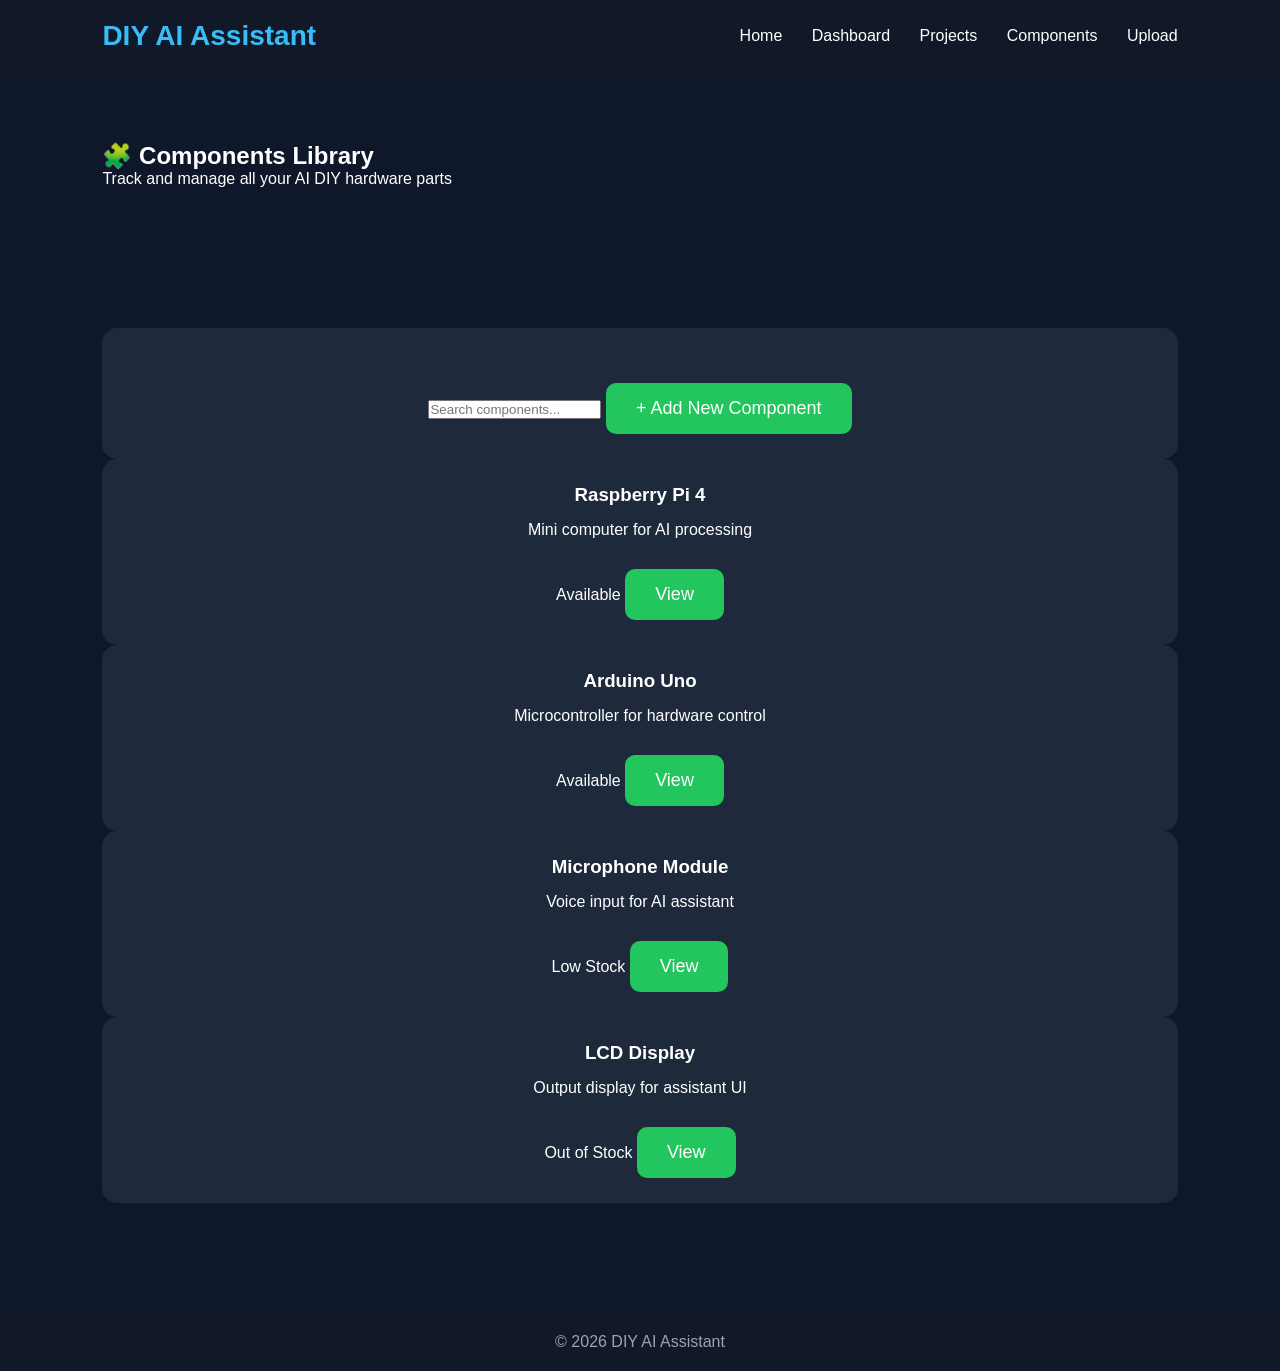
==== components.html @ 86bb9f22 "Create components.html" ====
<!DOCTYPE html>
<html lang="en">
<head>
    <meta charset="UTF-8">
    <meta name="viewport" content="width=device-width, initial-scale=1.0">
    <title>Components - DIY AI Assistant</title>
    <link rel="stylesheet" href="style.css">
</head>
<body>

    <!-- Navbar -->
    <header class="navbar">
        <div class="logo">DIY AI Assistant</div>
        <nav>
            <a href="index.html">Home</a>
            <a href="dashboard.html">Dashboard</a>
            <a href="projects.html">Projects</a>
            <a href="components.html" class="active">Components</a>
            <a href="upload.html">Upload</a>
        </nav>
    </header>

    <!-- Header -->
    <section class="page-header">
        <h1>🧩 Components Library</h1>
        <p>Track and manage all your AI DIY hardware parts</p>
    </section>

    <!-- Search + Add -->
    <section class="container">

        <div class="card">
            <input type="text" id="searchBox" placeholder="Search components..." onkeyup="searchComponents()">
            <button onclick="addComponent()">+ Add New Component</button>
        </div>

        <!-- Components Grid -->
        <div class="grid" id="componentList">

            <div class="card component">
                <h3>Raspberry Pi 4</h3>
                <p>Mini computer for AI processing</p>
                <span class="tag available">Available</span>
                <button onclick="viewComponent('Raspberry Pi 4')">View</button>
            </div>

            <div class="card component">
                <h3>Arduino Uno</h3>
                <p>Microcontroller for hardware control</p>
                <span class="tag available">Available</span>
                <button onclick="viewComponent('Arduino Uno')">View</button>
            </div>

            <div class="card component">
                <h3>Microphone Module</h3>
                <p>Voice input for AI assistant</p>
                <span class="tag low-stock">Low Stock</span>
                <button onclick="viewComponent('Microphone Module')">View</button>
            </div>

            <div class="card component">
                <h3>LCD Display</h3>
                <p>Output display for assistant UI</p>
                <span class="tag out-of-stock">Out of Stock</span>
                <button onclick="viewComponent('LCD Display')">View</button>
            </div>

        </div>

    </section>

    <!-- Footer -->
    <footer>
        <p>© 2026 DIY AI Assistant</p>
    </footer>

    <script src="script.js"></script>

    <!-- Page Logic -->
    <script>
        function viewComponent(name) {
            alert("Opening details for: " + name);
        }

        function addComponent() {
            const name = prompt("Enter component name:");
            if (name) {
                alert(name + " added (frontend demo only)");
            }
        }

        function searchComponents() {
            let input = document.getElementById("searchBox").value.toLowerCase();
            let items = document.querySelectorAll(".component");

            items.forEach(item => {
                let text = item.innerText.toLowerCase();
                item.style.display = text.includes(input) ? "block" : "none";
            });
        }
    </script>

</body>
</html>
---- style.css ----
/* ===== DIY AI Assistant Styles ===== */

* {
    margin: 0;
    padding: 0;
    box-sizing: border-box;
}

body {
    font-family: 'Poppins', sans-serif;
    background: #0f172a;
    color: white;
}

header {
    background: #111827;
    display: flex;
    justify-content: space-between;
    align-items: center;
    padding: 20px 8%;
    position: sticky;
    top: 0;
}

.logo {
    font-size: 28px;
    font-weight: bold;
    color: #38bdf8;
}

nav a {
    color: white;
    text-decoration: none;
    margin-left: 25px;
    transition: 0.3s;
}

nav a:hover {
    color: #38bdf8;
}

.hero {
    text-align: center;
    padding: 100px 20px;
    background: linear-gradient(135deg, #2563eb, #1e3a8a);
}

.hero h1 {
    font-size: 50px;
    margin-bottom: 20px;
}

.hero p {
    font-size: 20px;
    max-width: 700px;
    margin: auto;
    color: #d1d5db;
}

button {
    margin-top: 30px;
    background: #22c55e;
    color: white;
    border: none;
    padding: 15px 30px;
    border-radius: 10px;
    font-size: 18px;
    cursor: pointer;
    transition: 0.3s;
}

button:hover {
    background: #16a34a;
    transform: translateY(-3px);
}

section {
    padding: 70px 8%;
}

section h2 {
    text-align: center;
    margin-bottom: 40px;
    font-size: 36px;
}

.cards {
    display: grid;
    grid-template-columns: repeat(auto-fit, minmax(250px, 1fr));
    gap: 25px;
}

.card,
.project {
    background: #1e293b;
    padding: 25px;
    border-radius: 15px;
    text-align: center;
    transition: 0.3s;
}

.card:hover,
.project:hover {
    transform: translateY(-8px);
    box-shadow: 0 10px 25px rgba(0,0,0,0.3);
}

.card i {
    font-size: 50px;
    color: #38bdf8;
    margin-bottom: 15px;
}

.card h3,
.project h3 {
    margin-bottom: 15px;
}

footer {
    text-align: center;
    background: #111827;
    padding: 20px;
    margin-top: 40px;
    color: #9ca3af;
}

@media (max-width: 768px) {
    header {
        flex-direction: column;
    }

    nav {
        margin-top: 15px;
    }

    nav a {
        display: inline-block;
        margin: 10px;
    }

    .hero h1 {
        font-size: 36px;
    }

    .hero p {
        font-size: 16px;
    }
}
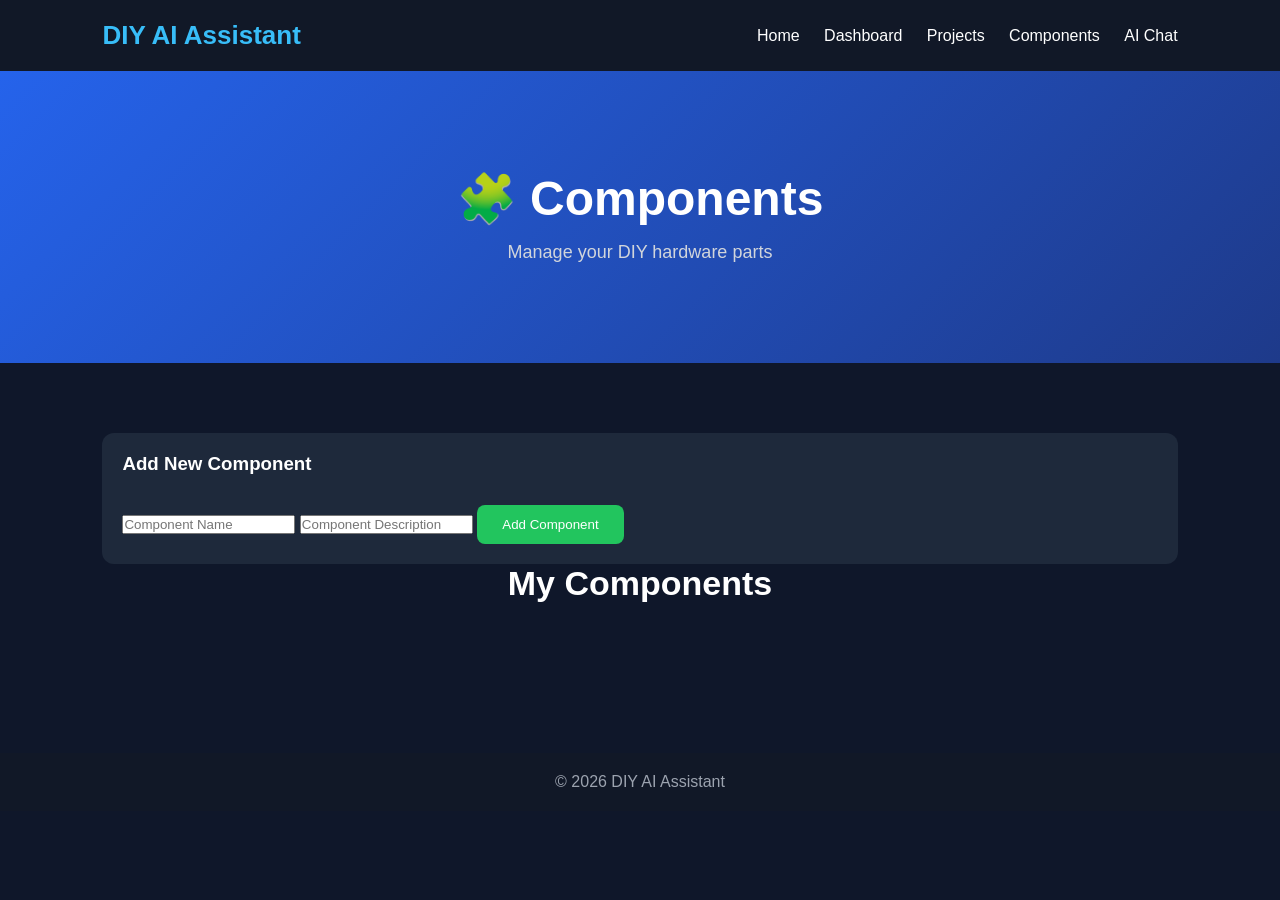
==== commit 54ee0ff5: "Update components.html" ====
--- a/components.html
+++ b/components.html
@@ -8,97 +8,103 @@
 </head>
 <body>
 
-    <!-- Navbar -->
-    <header class="navbar">
-        <div class="logo">DIY AI Assistant</div>
-        <nav>
-            <a href="index.html">Home</a>
-            <a href="dashboard.html">Dashboard</a>
-            <a href="projects.html">Projects</a>
-            <a href="components.html" class="active">Components</a>
-            <a href="upload.html">Upload</a>
-        </nav>
-    </header>
+<header>
+    <div class="logo">DIY AI Assistant</div>
+    <nav>
+        <a href="index.html">Home</a>
+        <a href="dashboard.html">Dashboard</a>
+        <a href="projects.html">Projects</a>
+        <a href="components.html">Components</a>
+        <a href="ai-chat.html">AI Chat</a>
+    </nav>
+</header>
 
-    <!-- Header -->
-    <section class="page-header">
-        <h1>🧩 Components Library</h1>
-        <p>Track and manage all your AI DIY hardware parts</p>
-    </section>
+<section class="hero">
+    <h1>🧩 Components</h1>
+    <p>Manage your DIY hardware parts</p>
+</section>
 
-    <!-- Search + Add -->
-    <section class="container">
+<section>
 
-        <div class="card">
-            <input type="text" id="searchBox" placeholder="Search components..." onkeyup="searchComponents()">
-            <button onclick="addComponent()">+ Add New Component</button>
+    <div class="cards">
+
+        <!-- Add Component Form -->
+        <div class="card" style="text-align:left;">
+            <h3>Add New Component</h3>
+
+            <input id="compName" type="text" placeholder="Component Name">
+            <input id="compDesc" type="text" placeholder="Component Description">
+
+            <button onclick="addComponent()">Add Component</button>
         </div>
 
-        <!-- Components Grid -->
-        <div class="grid" id="componentList">
+    </div>
 
-            <div class="card component">
-                <h3>Raspberry Pi 4</h3>
-                <p>Mini computer for AI processing</p>
-                <span class="tag available">Available</span>
-                <button onclick="viewComponent('Raspberry Pi 4')">View</button>
+    <h2>My Components</h2>
+
+    <div class="cards" id="componentList">
+        <!-- Components appear here -->
+    </div>
+
+</section>
+
+<footer>
+    <p>© 2026 DIY AI Assistant</p>
+</footer>
+
+<script src="script.js"></script>
+
+<script>
+function addComponent() {
+    let name = document.getElementById("compName").value;
+    let desc = document.getElementById("compDesc").value;
+
+    if (!name || !desc) {
+        alert("Please fill all fields");
+        return;
+    }
+
+    let components = JSON.parse(localStorage.getItem("components")) || [];
+
+    components.push({
+        name: name,
+        desc: desc
+    });
+
+    localStorage.setItem("components", JSON.stringify(components));
+
+    document.getElementById("compName").value = "";
+    document.getElementById("compDesc").value = "";
+
+    loadComponents();
+}
+
+function loadComponents() {
+    let container = document.getElementById("componentList");
+    let components = JSON.parse(localStorage.getItem("components")) || [];
+
+    container.innerHTML = "";
+
+    components.forEach((c, index) => {
+        container.innerHTML += `
+            <div class="card">
+                <h3>${c.name}</h3>
+                <p>${c.desc}</p>
+                <button onclick="deleteComponent(${index})">Delete</button>
             </div>
+        `;
+    });
+}
 
-            <div class="card component">
-                <h3>Arduino Uno</h3>
-                <p>Microcontroller for hardware control</p>
-                <span class="tag available">Available</span>
-                <button onclick="viewComponent('Arduino Uno')">View</button>
-            </div>
+function deleteComponent(index) {
+    let components = JSON.parse(localStorage.getItem("components")) || [];
+    components.splice(index, 1);
+    localStorage.setItem("components", JSON.stringify(components));
+    loadComponents();
+}
 
-            <div class="card component">
-                <h3>Microphone Module</h3>
-                <p>Voice input for AI assistant</p>
-                <span class="tag low-stock">Low Stock</span>
-                <button onclick="viewComponent('Microphone Module')">View</button>
-            </div>
-
-            <div class="card component">
-                <h3>LCD Display</h3>
-                <p>Output display for assistant UI</p>
-                <span class="tag out-of-stock">Out of Stock</span>
-                <button onclick="viewComponent('LCD Display')">View</button>
-            </div>
-
-        </div>
-
-    </section>
-
-    <!-- Footer -->
-    <footer>
-        <p>© 2026 DIY AI Assistant</p>
-    </footer>
-
-    <script src="script.js"></script>
-
-    <!-- Page Logic -->
-    <script>
-        function viewComponent(name) {
-            alert("Opening details for: " + name);
-        }
-
-        function addComponent() {
-            const name = prompt("Enter component name:");
-            if (name) {
-                alert(name + " added (frontend demo only)");
-            }
-        }
-
-        function searchComponents() {
-            let input = document.getElementById("searchBox").value.toLowerCase();
-            let items = document.querySelectorAll(".component");
-
-            items.forEach(item => {
-                let text = item.innerText.toLowerCase();
-                item.style.display = text.includes(input) ? "block" : "none";
-            });
-        }
-    </script>
+window.onload = loadComponents;
+</script>
 
 </body>
 </html>
--- a/style.css
+++ b/style.css
@@ -1,17 +1,18 @@
-/* ===== DIY AI Assistant Styles ===== */
+/* ===== DIY AI Assistant FINAL STYLE ===== */
 
 * {
     margin: 0;
     padding: 0;
     box-sizing: border-box;
+    font-family: 'Poppins', sans-serif;
 }
 
 body {
-    font-family: 'Poppins', sans-serif;
     background: #0f172a;
     color: white;
 }
 
+/* ===== HEADER ===== */
 header {
     background: #111827;
     display: flex;
@@ -20,10 +21,11 @@
     padding: 20px 8%;
     position: sticky;
     top: 0;
+    z-index: 1000;
 }
 
 .logo {
-    font-size: 28px;
+    font-size: 26px;
     font-weight: bold;
     color: #38bdf8;
 }
@@ -31,7 +33,7 @@
 nav a {
     color: white;
     text-decoration: none;
-    margin-left: 25px;
+    margin-left: 20px;
     transition: 0.3s;
 }
 
@@ -39,6 +41,7 @@
     color: #38bdf8;
 }
 
+/* ===== HERO ===== */
 .hero {
     text-align: center;
     padding: 100px 20px;
@@ -46,34 +49,35 @@
 }
 
 .hero h1 {
-    font-size: 50px;
-    margin-bottom: 20px;
+    font-size: 48px;
+    margin-bottom: 15px;
 }
 
 .hero p {
-    font-size: 20px;
+    font-size: 18px;
+    color: #d1d5db;
     max-width: 700px;
     margin: auto;
-    color: #d1d5db;
 }
 
+/* ===== BUTTON ===== */
 button {
-    margin-top: 30px;
+    margin-top: 20px;
     background: #22c55e;
     color: white;
     border: none;
-    padding: 15px 30px;
-    border-radius: 10px;
-    font-size: 18px;
+    padding: 12px 25px;
+    border-radius: 8px;
     cursor: pointer;
     transition: 0.3s;
 }
 
 button:hover {
     background: #16a34a;
-    transform: translateY(-3px);
+    transform: translateY(-2px);
 }
 
+/* ===== SECTIONS ===== */
 section {
     padding: 70px 8%;
 }
@@ -81,65 +85,60 @@
 section h2 {
     text-align: center;
     margin-bottom: 40px;
-    font-size: 36px;
+    font-size: 34px;
 }
 
+/* ===== CARDS GRID ===== */
 .cards {
     display: grid;
     grid-template-columns: repeat(auto-fit, minmax(250px, 1fr));
-    gap: 25px;
+    gap: 20px;
 }
 
-.card,
-.project {
+/* ===== CARD ===== */
+.card, .project {
     background: #1e293b;
-    padding: 25px;
-    border-radius: 15px;
+    padding: 20px;
+    border-radius: 12px;
     text-align: center;
     transition: 0.3s;
 }
 
-.card:hover,
-.project:hover {
-    transform: translateY(-8px);
+.card:hover, .project:hover {
+    transform: translateY(-6px);
     box-shadow: 0 10px 25px rgba(0,0,0,0.3);
 }
 
-.card i {
-    font-size: 50px;
-    color: #38bdf8;
-    margin-bottom: 15px;
+.card h3, .project h3 {
+    margin-bottom: 10px;
 }
 
-.card h3,
-.project h3 {
-    margin-bottom: 15px;
-}
-
+/* ===== FOOTER ===== */
 footer {
     text-align: center;
     background: #111827;
     padding: 20px;
+    color: #9ca3af;
     margin-top: 40px;
-    color: #9ca3af;
 }
 
+/* ===== RESPONSIVE ===== */
 @media (max-width: 768px) {
     header {
         flex-direction: column;
     }
 
     nav {
-        margin-top: 15px;
+        margin-top: 10px;
     }
 
     nav a {
+        margin: 10px;
         display: inline-block;
-        margin: 10px;
     }
 
     .hero h1 {
-        font-size: 36px;
+        font-size: 32px;
     }
 
     .hero p {
